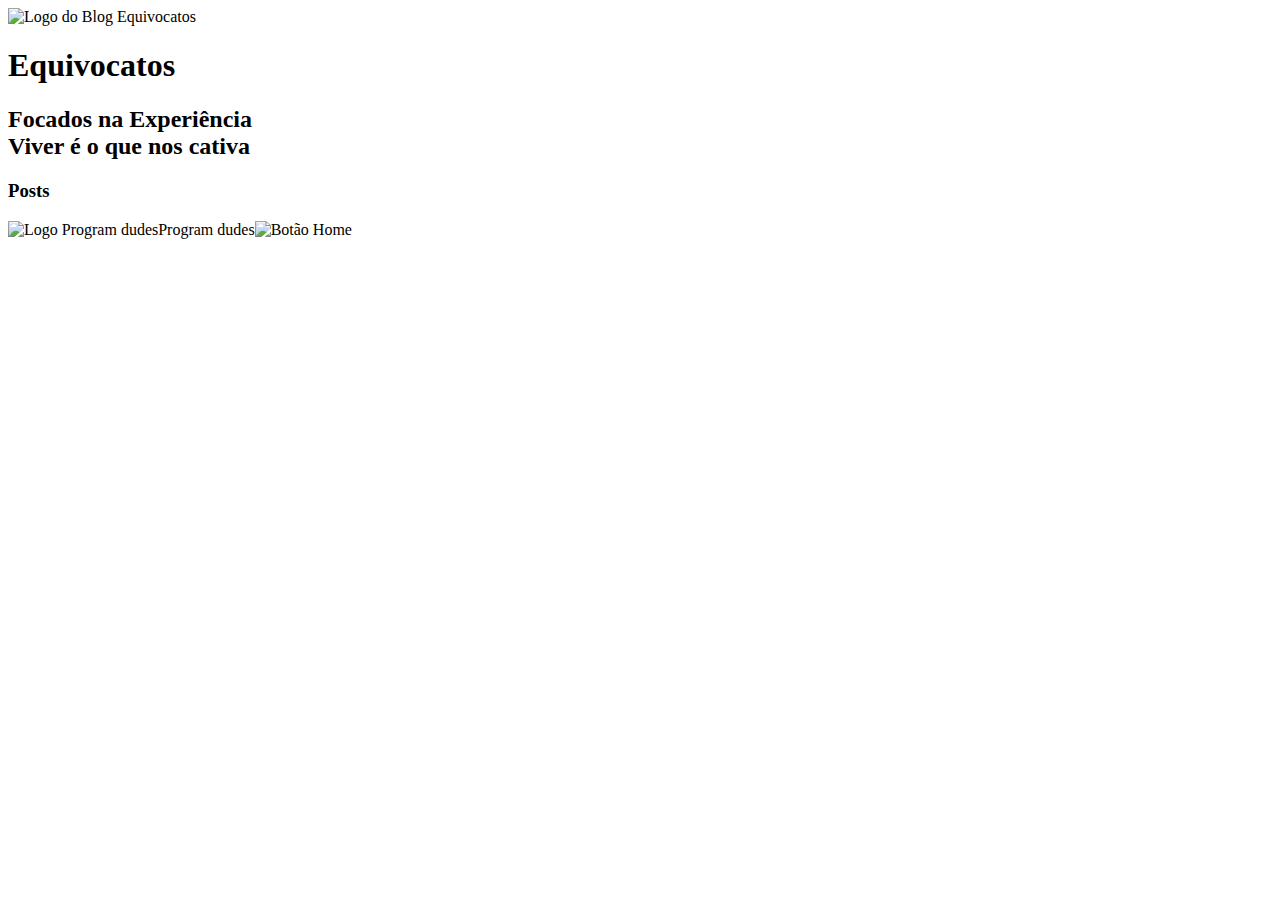
==== index.html @ d8258ad8 "starting bootstrap tests" ====
<!DOCTYPE html>
<html lang="pt-BR">
<head>
    <meta charset="UTF-8">
    <meta name="viewport" content="width=device-width, initial-scale=1.0">
    <title>Equivocatos</title>
    <link href="https://cdn.jsdelivr.net/npm/bootstrap@5.3.0/dist/css/bootstrap.min.css" rel="stylesheet" integrity="sha384-9ndCyUaIbzAi2FUVXJi0CjmCapSmO7SnpJef0486qhLnuZ2cdeRhO02iuK6FUUVM" crossorigin="anonymous">
</head>
<body>
    <header class="container row">
        <img src="https://placehold.co/100x100/FFA500/FFA500.png" alt="Logo do Blog Equivocatos" class="col"><h1 class="col">Equivocatos</h1><h2 class="col text-end">Focados na Experiência</br>Viver é o que nos cativa</h2>
    </header>
    <div id="principal">
        <h3>Posts</h3>
        <div id="posts"></div>
        <div id="newsletter"></div>
    </div>
    <div id="direita">
        
    </div>
    <footer>
        <img src="https://placehold.co/100x100/FFA500/FFA500.png" alt="Logo Program dudes"><h7>Program dudes</h7><span><img src="https://placehold.co/100x100/FFA500/FFA500.png" alt="Botão Home"></span>
    </footer>
    <script src="https://cdn.jsdelivr.net/npm/bootstrap@5.3.0/dist/js/bootstrap.bundle.min.js" integrity="sha384-geWF76RCwLtnZ8qwWowPQNguL3RmwHVBC9FhGdlKrxdiJJigb/j/68SIy3Te4Bkz" crossorigin="anonymous"></script>
</body>
</html>
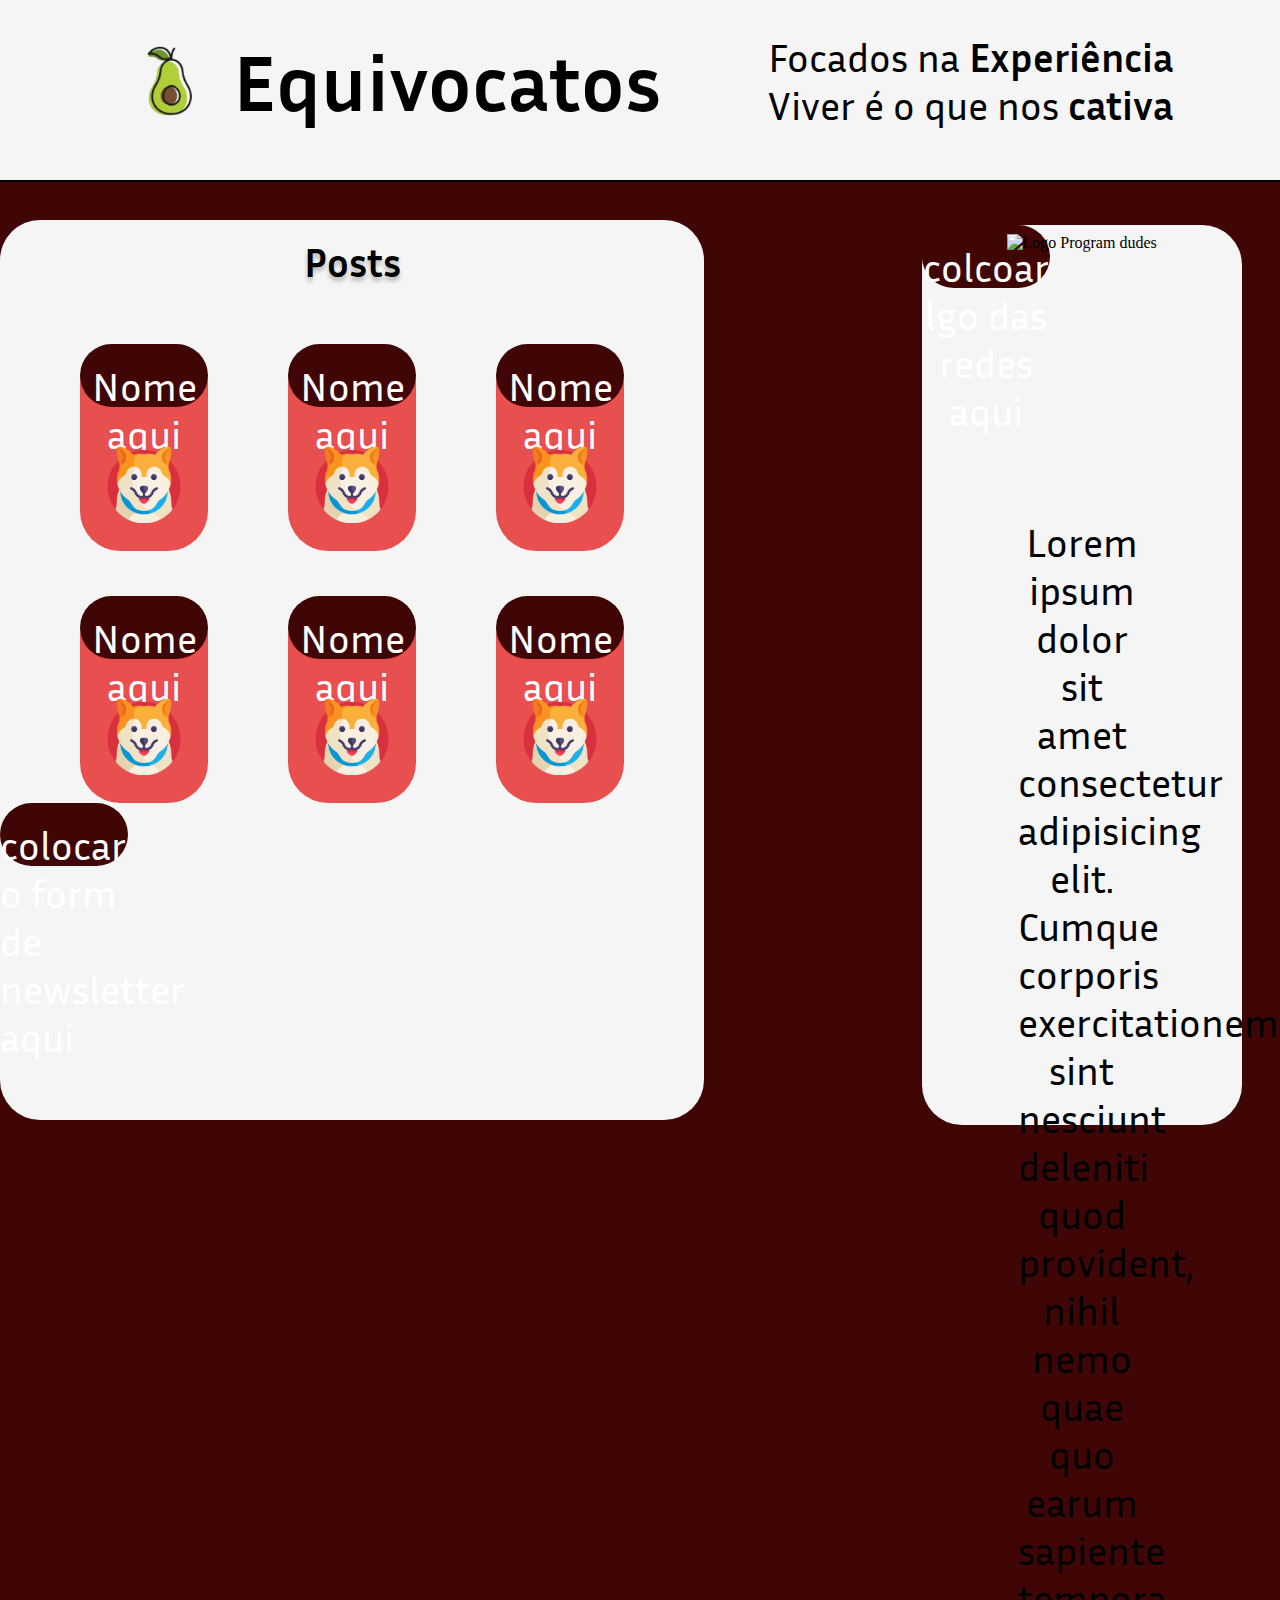
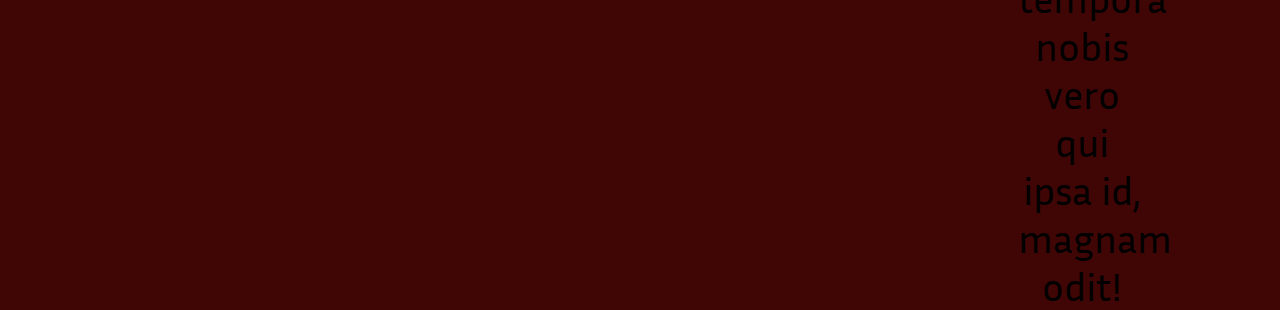
==== commit ad769ee0: "att victor geral | index.HTML, my.CSS" ====
--- a/index.html
+++ b/index.html
@@ -4,23 +4,40 @@
     <meta charset="UTF-8">
     <meta name="viewport" content="width=device-width, initial-scale=1.0">
     <title>Equivocatos</title>
-    <link href="https://cdn.jsdelivr.net/npm/bootstrap@5.3.0/dist/css/bootstrap.min.css" rel="stylesheet" integrity="sha384-9ndCyUaIbzAi2FUVXJi0CjmCapSmO7SnpJef0486qhLnuZ2cdeRhO02iuK6FUUVM" crossorigin="anonymous">
+    <link rel="stylesheet" href="./my.css">
 </head>
 <body>
-    <header class="container row">
-        <img src="https://placehold.co/100x100/FFA500/FFA500.png" alt="Logo do Blog Equivocatos" class="col"><h1 class="col">Equivocatos</h1><h2 class="col text-end">Focados na Experiência</br>Viver é o que nos cativa</h2>
+    <header>
+        <div class="header">
+        <a href="./index.html"><div class="headtit"><img src="./hux/logo.png" alt="Logo do Blog Equivocatos" class="logo"/><h1><b>Equivocatos</b></h1></div></a><h2>Focados na <b>Experiência</b></br>Viver é o que nos <b>cativa</b></h2></div>
+        </div>
+        <div class="line1"></div>
     </header>
+
+    <div class="principal">
     <div id="principal">
-        <h3>Posts</h3>
-        <div id="posts"></div>
-        <div id="newsletter"></div>
+        <h3><b>Posts</b></h3>
+        <div id="posts">
+            <div class="postl">
+                <div class="post"><p>Nome aqui</p><img src="./hux/ost.png" alt="post1" class="postimg"/></div>
+                <div class="post"><p>Nome aqui</p><img src="./hux/ost.png" alt="post1" class="postimg"/></div>
+                <div class="post"><p>Nome aqui</p><img src="./hux/ost.png" alt="post1" class="postimg"/></div>
+            </div>
+            <div class="postl2">
+                <div class="post"><p>Nome aqui</p><img src="./hux/ost.png" alt="post1" class="postimg"/></div>
+                <div class="post"><p>Nome aqui</p><img src="./hux/ost.png" alt="post1" class="postimg"/></div>
+                <div class="post"><p>Nome aqui</p><img src="./hux/ost.png" alt="post1" class="postimg"/></div>
+            </div>
+        </div>
+        <div id="newsletter">
+            <p>colocar o form de newsletter aqui</p>
+        </div>
     </div>
     <div id="direita">
-        
+        <img src="https://placehold.co/100x100/FFA500/FFA500.png" alt="Logo Program dudes" class="logopd">
+        <p class="descgrp">Lorem ipsum dolor sit amet consectetur adipisicing elit. Cumque corporis exercitationem sint nesciunt deleniti quod provident, nihil nemo quae quo earum sapiente tempora nobis vero qui ipsa id, magnam odit!</p>
+        <p>colcoar lgo das redes aqui</p>
     </div>
-    <footer>
-        <img src="https://placehold.co/100x100/FFA500/FFA500.png" alt="Logo Program dudes"><h7>Program dudes</h7><span><img src="https://placehold.co/100x100/FFA500/FFA500.png" alt="Botão Home"></span>
-    </footer>
-    <script src="https://cdn.jsdelivr.net/npm/bootstrap@5.3.0/dist/js/bootstrap.bundle.min.js" integrity="sha384-geWF76RCwLtnZ8qwWowPQNguL3RmwHVBC9FhGdlKrxdiJJigb/j/68SIy3Te4Bkz" crossorigin="anonymous"></script>
+    </div>
 </body>
 </html>--- a/my.css
+++ b/my.css
@@ -0,0 +1,149 @@
+@import url('https://fonts.googleapis.com/css2?family=Inria+Sans:wght@300&display=swap');
+
+html{
+    overflow: hidden;
+}
+
+body{
+    margin: 0;
+    background-color: #400606;
+}
+header{
+    background-color: whitesmoke;
+    height: 20vh;
+}
+.header{
+    display: flex;
+    flex-direction: row;
+    align-items: center;
+    justify-content: space-evenly;
+}
+.headtit{
+    align-items: center;
+    display: flex;
+    flex-direction: row;
+}
+
+.logo{
+    height: 10vh;
+    margin: 1vh;
+}
+
+.line1{
+    margin-top: 2vh;
+    width: 100%;
+    height: 0px;
+    border: 1px solid #000000;
+}
+
+h1{
+margin: 0;
+font-family: 'Inria Sans';
+font-style: normal;
+font-weight: 400;
+font-size: 80px;
+
+color: #000000;
+}
+
+a{
+text-decoration: none;
+}
+
+h2{
+font-family: 'Inria Sans';
+font-style: normal;
+font-weight: 400;
+font-size: 40px;
+line-height: 48px;
+
+color: #000000;
+}
+
+h3{
+    text-align: center;
+font-family: 'Inria Sans';
+font-style: normal;
+font-weight: 400;
+font-size: 40px;
+color: #000000;
+padding: 2vh;
+text-shadow: 0px 4px 4px rgba(0, 0, 0, 0.25);
+
+}
+
+#principal{
+    position: relative;
+    background-color: whitesmoke;
+    width: 55vw;
+    height: 100vh;
+    border-radius: 30pt;
+}
+
+.postimg{
+    width: 6vw;
+    
+}
+
+.post{
+    width: 10vw;
+    height: 23vh;
+    text-align: center;
+    background-color: #e31111b9;
+    border-radius: 30pt;
+}
+
+.postl2{
+    margin-top: 5vh;
+    display: flex;
+    flex-direction: row;
+    justify-content: space-evenly;
+}
+
+.postl{
+    display: flex;
+    flex-direction: row;
+    justify-content: space-evenly;
+}
+
+p{
+    background-color: #400606;
+    border-radius: 30pt;
+    font-family: 'Inria Sans';
+    font-style: normal;
+    font-size: 40px;
+    color: white;
+    top: 0;
+    margin-top: 0;
+    padding-top: 2vh;
+    width: 10vw;
+    height: 5vh;
+}
+
+#direita{
+    text-align: center;
+    position: absolute;
+    right: 3vw;
+    top: 25vh;
+    background-color: whitesmoke;
+    width: 25vw;
+    height: 100vh;
+    border-radius: 30pt;
+}
+
+.logopd{
+    position: absolute;
+    height: 30vh;
+    top: 1%;
+    left: 50%;
+    transform: translate(-50%);
+}
+
+.descgrp{
+    position: absolute;
+    top: 30.5vh;
+    left: 50%;
+    transform: translate(-50%);
+    background-color:transparent;
+    color: #000000;
+}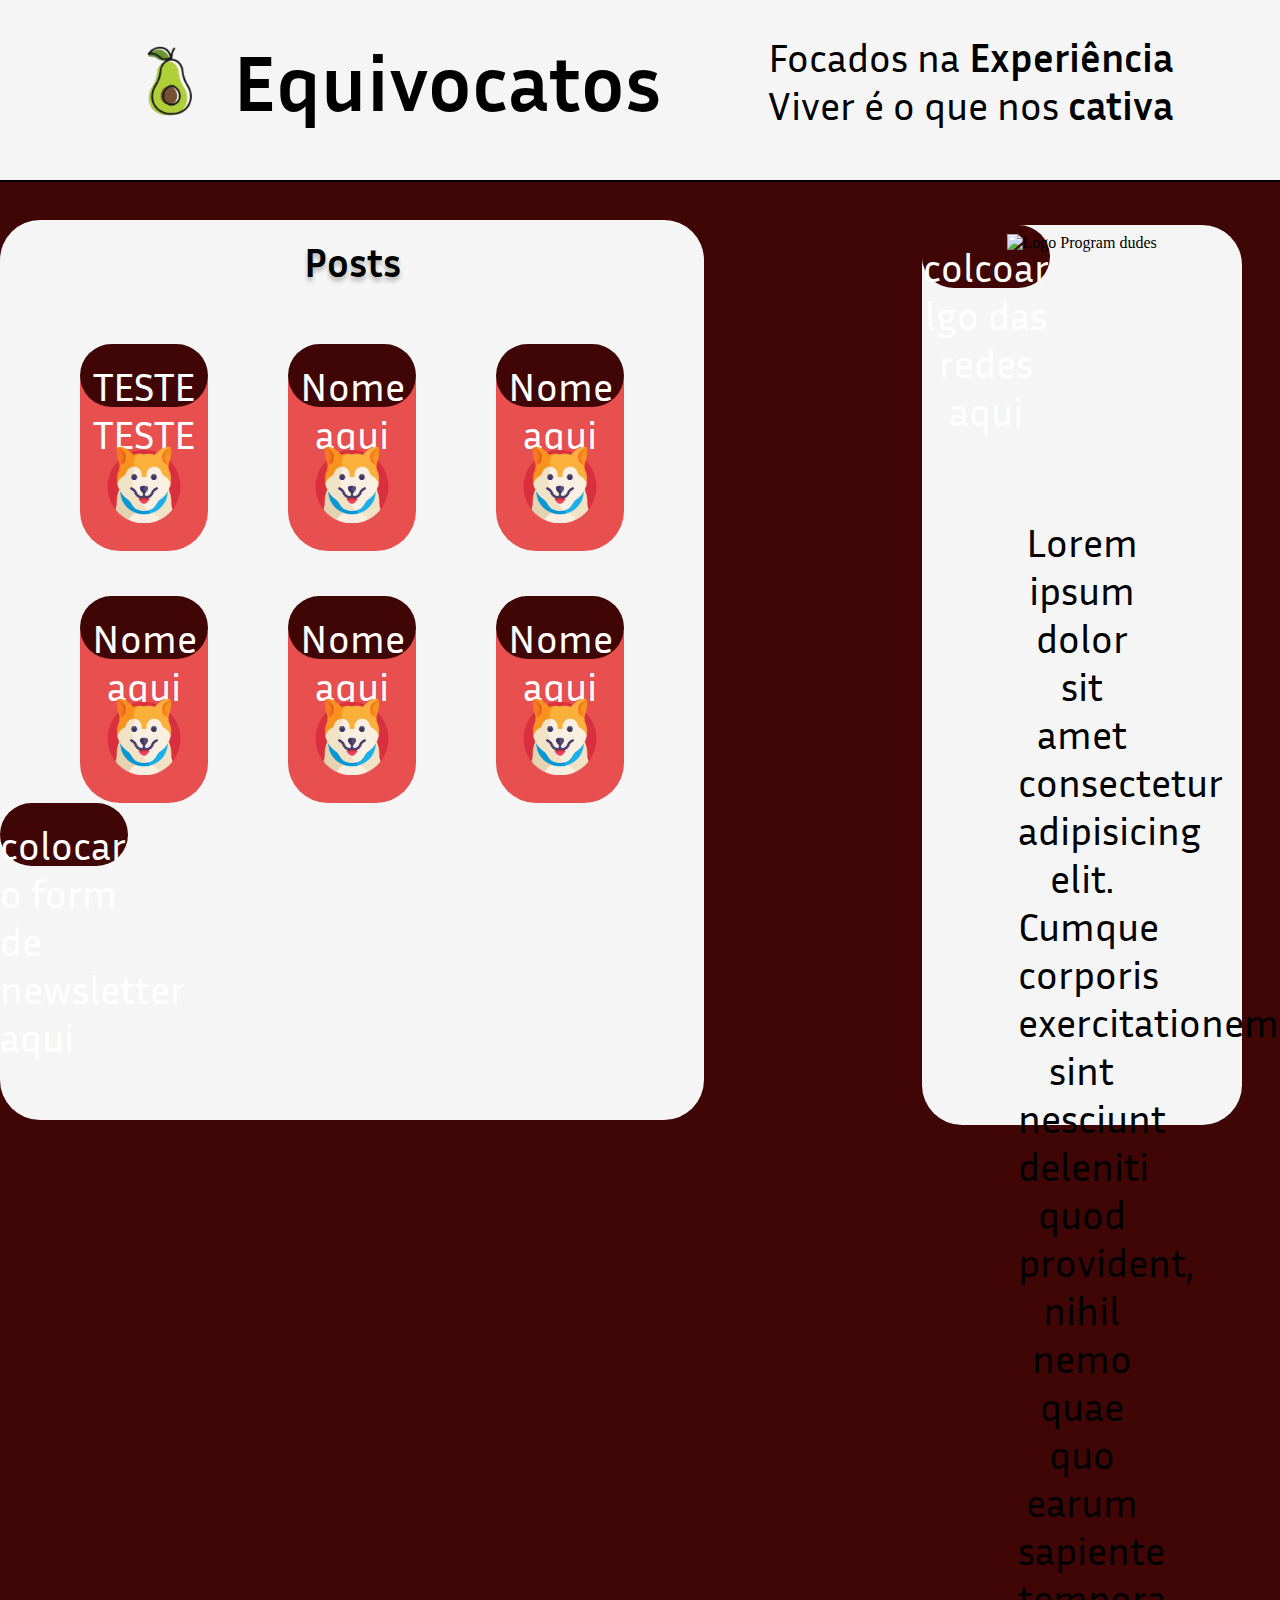
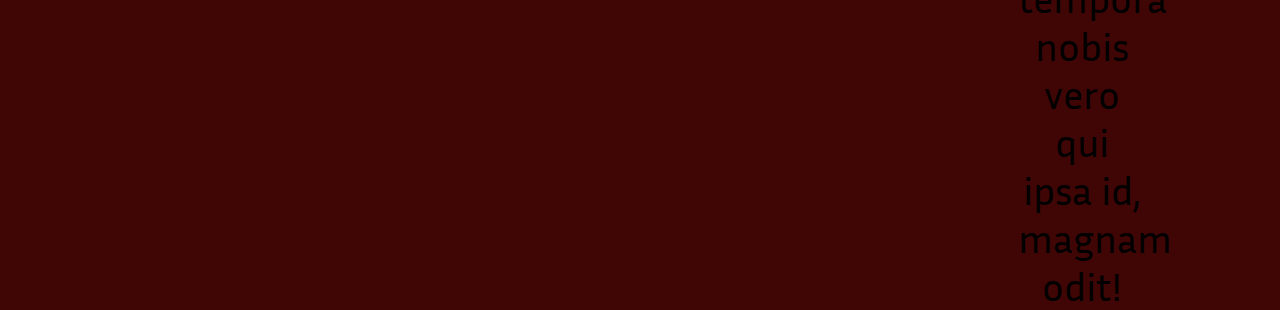
==== commit e6141fab: "TESTE ENDRIC" ====
--- a/index.html
+++ b/index.html
@@ -19,7 +19,7 @@
         <h3><b>Posts</b></h3>
         <div id="posts">
             <div class="postl">
-                <div class="post"><p>Nome aqui</p><img src="./hux/ost.png" alt="post1" class="postimg"/></div>
+                <div class="post"><p>TESTE TESTE</p><img src="./hux/ost.png" alt="post1" class="postimg"/></div>
                 <div class="post"><p>Nome aqui</p><img src="./hux/ost.png" alt="post1" class="postimg"/></div>
                 <div class="post"><p>Nome aqui</p><img src="./hux/ost.png" alt="post1" class="postimg"/></div>
             </div>
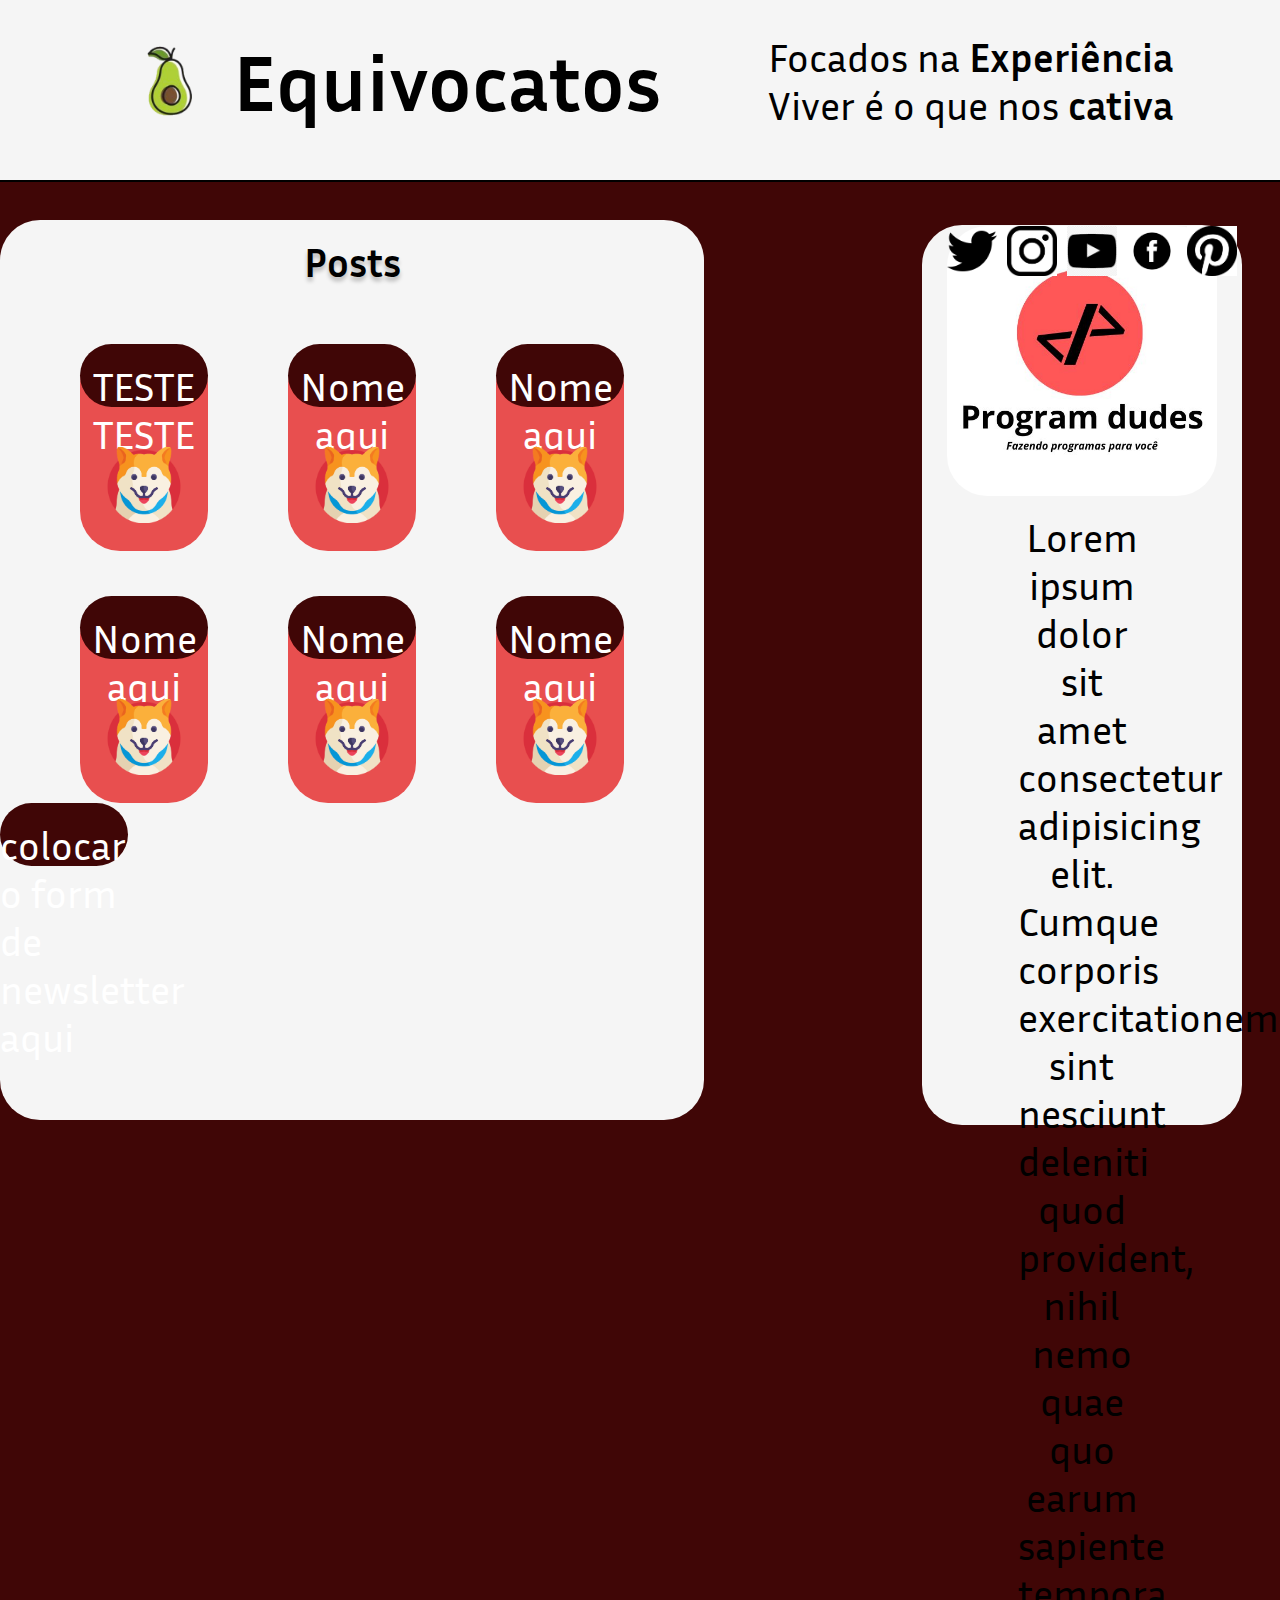
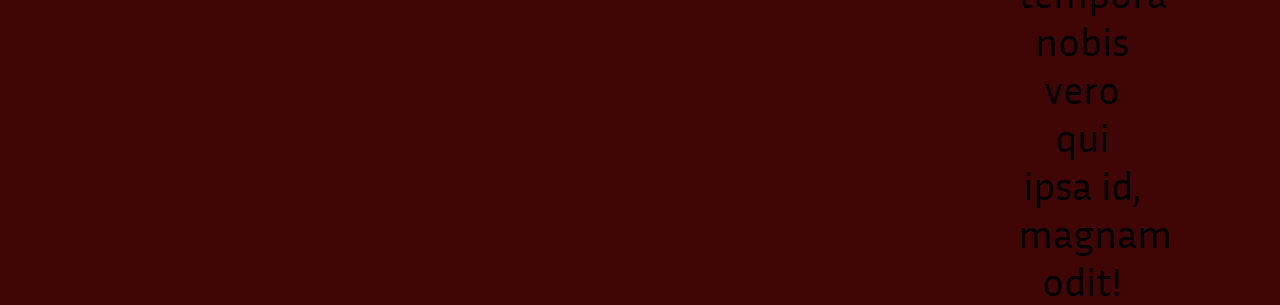
==== commit 6d2d5177: "Logopd e Redes Sociais /index.html , /my.css" ====
--- a/index.html
+++ b/index.html
@@ -34,9 +34,14 @@
         </div>
     </div>
     <div id="direita">
-        <img src="https://placehold.co/100x100/FFA500/FFA500.png" alt="Logo Program dudes" class="logopd">
+        <img src="./hux/logofacebook.png" width="50" height="50" alt="Logo Facebook" class="logoface">
+        <img src="./hux/logoinsta.png" width="50" height="50" alt="Logo Instagram" class="logoinsta">
+        <img src="./hux/logoyoutube.png" width="50" height="50" alt="Logo Youtube" class="logoyoutube">
+        <img src="./hux/logotwiter.avif" width="50" height="50" alt="Logo Twiter" class="logotwiter">
+        <img src="./hux/logopinterest.png" width="50" height="50" alt="Logo Pinterest" class="logopinterest">
+        <img src="./hux/logopd.jpeg" alt="Logo Program dudes" class="logopd">
         <p class="descgrp">Lorem ipsum dolor sit amet consectetur adipisicing elit. Cumque corporis exercitationem sint nesciunt deleniti quod provident, nihil nemo quae quo earum sapiente tempora nobis vero qui ipsa id, magnam odit!</p>
-        <p>colcoar lgo das redes aqui</p>
+        
     </div>
     </div>
 </body>
--- a/my.css
+++ b/my.css
@@ -130,20 +130,66 @@
     height: 100vh;
     border-radius: 30pt;
 }
-
+.logotwiter{
+    position: absolute;
+    width: 50px;
+    height: 50px;
+    top: 1px;
+    left: 50px;
+    transform: translate(-50%);
+    z-index: 10;
+}
+.logoinsta{
+    position: absolute;
+    width: 50px;
+    height: 50px;
+    top: 1px;
+    left: 110px;
+    transform: translate(-50%);
+    z-index: 10;
+}
+.logoyoutube{
+    position: absolute;
+    width: 50px;
+    height: 50px;
+    top: 1px;
+    left: 170px;
+    transform: translate(-50%);
+    z-index: 10;
+}
+.logoface{
+    position: absolute;
+    width: 50px;
+    height: 50px;
+    top: 1px;
+    left: 230px;
+    transform: translate(-50%);
+    z-index: 10;
+}
+.logopinterest{
+    position: absolute;
+    width: 50px;
+    height: 50px;
+    top: 1px;
+    left: 290px;
+    transform: translate(-50%);
+    z-index: 10;
+}
 .logopd{
     position: absolute;
     height: 30vh;
-    top: 1%;
+    top: 1px;
     left: 50%;
     transform: translate(-50%);
+    border-radius: 30pt;
 }
+
 
 .descgrp{
     position: absolute;
-    top: 30.5vh;
+    top: 30vh;
     left: 50%;
     transform: translate(-50%);
     background-color:transparent;
     color: #000000;
-}+}
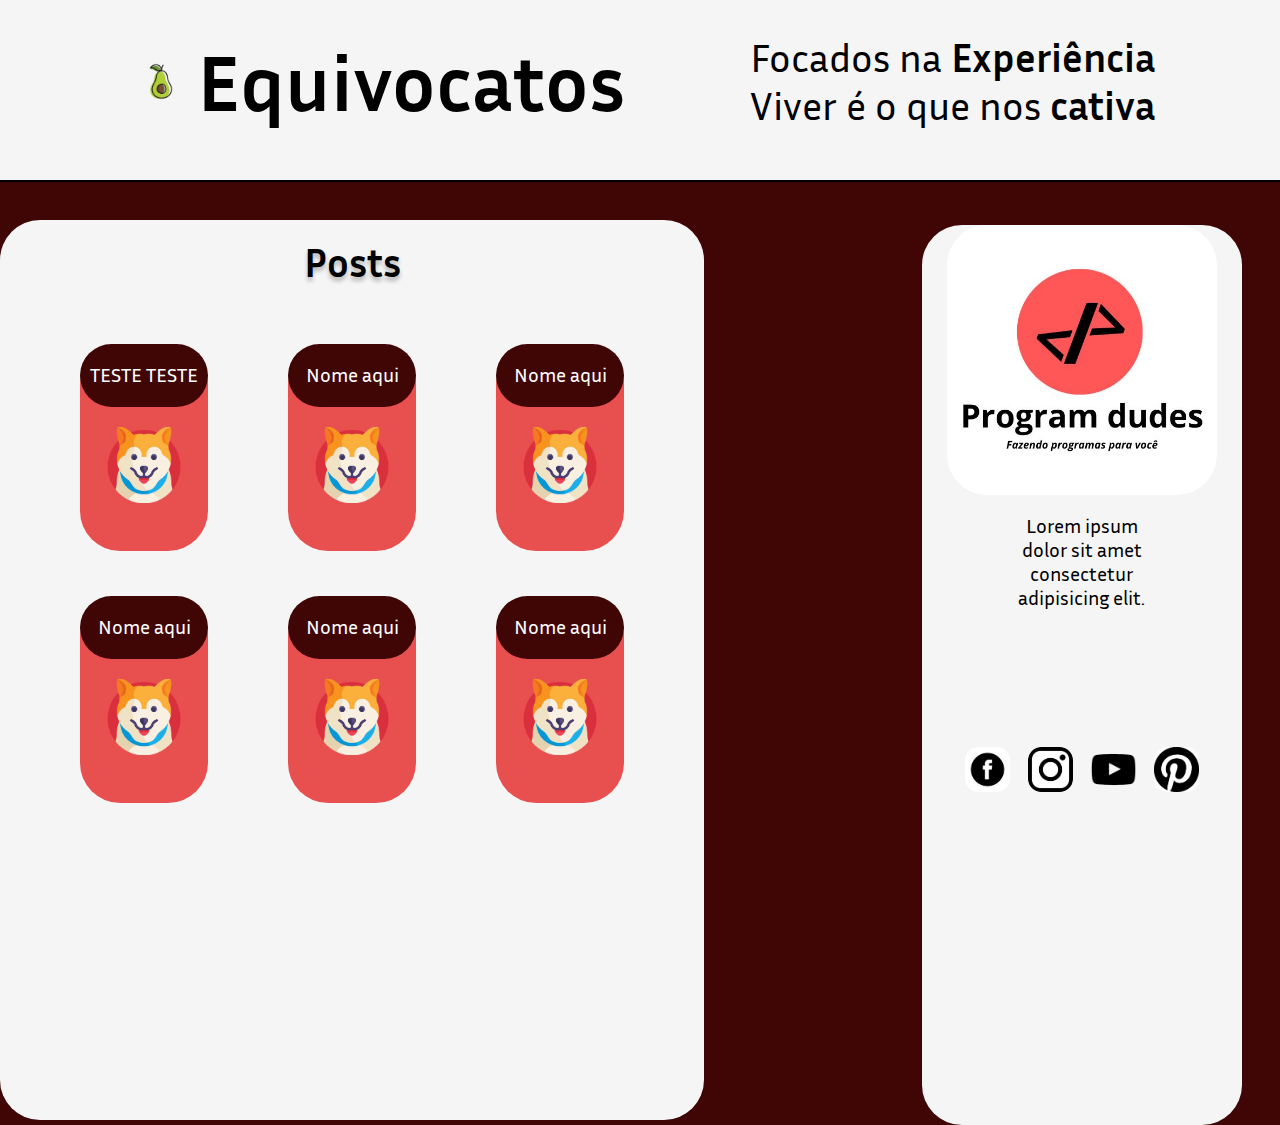
==== commit 33dffc9f: "finalização do projeto de trabalho" ====
--- a/index.html
+++ b/index.html
@@ -4,12 +4,13 @@
     <meta charset="UTF-8">
     <meta name="viewport" content="width=device-width, initial-scale=1.0">
     <title>Equivocatos</title>
-    <link rel="stylesheet" href="./my.css">
+    <link rel="stylesheet" href="./post/my.css">
+    <link rel="icon" href="./post/hux/logo.png" type="image/x-icon">
 </head>
 <body>
     <header>
         <div class="header">
-        <a href="./index.html"><div class="headtit"><img src="./hux/logo.png" alt="Logo do Blog Equivocatos" class="logo"/><h1><b>Equivocatos</b></h1></div></a><h2>Focados na <b>Experiência</b></br>Viver é o que nos <b>cativa</b></h2></div>
+        <a href="../index.html"><div class="headtit"><img src="./post/hux/logo.png" alt="Logo do Blog Equivocatos" class="logo"/><h1><b>Equivocatos</b></h1></div></a><h2>Focados na <b>Experiência</b></br>Viver é o que nos <b>cativa</b></h2></div>
         </div>
         <div class="line1"></div>
     </header>
@@ -19,30 +20,70 @@
         <h3><b>Posts</b></h3>
         <div id="posts">
             <div class="postl">
-                <div class="post"><p>TESTE TESTE</p><img src="./hux/ost.png" alt="post1" class="postimg"/></div>
-                <div class="post"><p>Nome aqui</p><img src="./hux/ost.png" alt="post1" class="postimg"/></div>
-                <div class="post"><p>Nome aqui</p><img src="./hux/ost.png" alt="post1" class="postimg"/></div>
-            </div>
-            <div class="postl2">
-                <div class="post"><p>Nome aqui</p><img src="./hux/ost.png" alt="post1" class="postimg"/></div>
-                <div class="post"><p>Nome aqui</p><img src="./hux/ost.png" alt="post1" class="postimg"/></div>
-                <div class="post"><p>Nome aqui</p><img src="./hux/ost.png" alt="post1" class="postimg"/></div>
-            </div>
-        </div>
-        <div id="newsletter">
-            <p>colocar o form de newsletter aqui</p>
+                <a href="post/?post=0" class="post-link">
+                  <div class="post">
+                    <p id="nomepost1">TESTE TESTE</p>
+                    <img src="././post/hux/ost.png" alt="post1" class="postimg"/>
+                  </div>
+                </a>
+                <a href="post/?post=1" class="post-link">
+                  <div class="post">
+                    <p id="nomepost2">Nome aqui</p>
+                    <img src="././post/hux/ost.png" alt="post2" class="postimg"/>
+                  </div>
+                </a>
+                <a href="post/?post=2" class="post-link">
+                  <div class="post">
+                    <p id="nomepost3">Nome aqui</p>
+                    <img src="././post/hux/ost.png" alt="post3" class="postimg"/>
+                  </div>
+                </a>
+              </div>
+              
+              <div class="postl2">
+                <a href="post/?post=3" class="post-link">
+                  <div class="post">
+                    <p id="nomepost4">Nome aqui</p>
+                    <img src="././post/hux/ost.png" alt="post4" class="postimg"/>
+                  </div>
+                </a>
+                <a href="post/?post=4" class="post-link">
+                  <div class="post">
+                    <p id="nomepost5">Nome aqui</p>
+                    <img src="././post/hux/ost.png" alt="post5" class="postimg"/>
+                  </div>
+                </a>
+                <a href="post/?post=5" class="post-link">
+                  <div class="post">
+                    <p id="nomepost6">Nome aqui</p>
+                    <img src="././post/hux/ost.png" alt="post6" class="postimg"/>
+                  </div>
+                </a>
+              </div>
         </div>
     </div>
     <div id="direita">
-        <img src="./hux/logofacebook.png" width="50" height="50" alt="Logo Facebook" class="logoface">
-        <img src="./hux/logoinsta.png" width="50" height="50" alt="Logo Instagram" class="logoinsta">
-        <img src="./hux/logoyoutube.png" width="50" height="50" alt="Logo Youtube" class="logoyoutube">
-        <img src="./hux/logotwiter.avif" width="50" height="50" alt="Logo Twiter" class="logotwiter">
-        <img src="./hux/logopinterest.png" width="50" height="50" alt="Logo Pinterest" class="logopinterest">
-        <img src="./hux/logopd.jpeg" alt="Logo Program dudes" class="logopd">
-        <p class="descgrp">Lorem ipsum dolor sit amet consectetur adipisicing elit. Cumque corporis exercitationem sint nesciunt deleniti quod provident, nihil nemo quae quo earum sapiente tempora nobis vero qui ipsa id, magnam odit!</p>
-        
+        <div class="imgpd"><img src="././post/hux/logopd.jpeg" alt="Logo Program dudes" class="logopd"></div>
+        <div><p class="descgrp">Lorem ipsum dolor sit amet consectetur adipisicing elit.</p></div>
+        <div class="logos">
+            <a href="https://www.facebook.com">
+                <img src="././post/hux/logofacebook.png" alt="Logo Facebook" class="logo">
+              </a>
+              
+              <a href="https://www.instagram.com">
+                <img src="././post/hux/logoinsta.png" alt="Logo Instagram" class="logo">
+              </a>
+              
+              <a href="https://www.youtube.com">
+                <img src="././post/hux/logoyoutube.png" alt="Logo Youtube" class="logo">
+              </a>
+              
+              <a href="https://www.pinterest.com">
+                <img src="././post/hux/logopinterest.png" alt="Logo Pinterest" class="logo">
+              </a>
+        </div>
     </div>
     </div>
+    <script src="././my.js"></script>
 </body>
 </html>--- a/post/my.css
+++ b/post/my.css
@@ -0,0 +1,174 @@
+@import url('https://fonts.googleapis.com/css2?family=Inria+Sans:wght@300&display=swap');
+
+html{
+    overflow: hidden;
+}
+
+body{
+    margin: 0;
+    background-color: #400606;
+}
+header{
+    background-color: whitesmoke;
+    height: 20vh;
+}
+.header{
+    display: flex;
+    flex-direction: row;
+    align-items: center;
+    justify-content: space-evenly;
+}
+.headtit{
+    align-items: center;
+    display: flex;
+    flex-direction: row;
+}
+
+.logo{
+    height: 10vh;
+    margin: 1vh;
+}
+
+.line1{
+    margin-top: 2vh;
+    width: 100%;
+    height: 0px;
+    border: 1px solid #000000;
+}
+
+h1{
+margin: 0;
+font-family: 'Inria Sans';
+font-style: normal;
+font-weight: 400;
+font-size: 80px;
+
+color: #000000;
+}
+
+a{
+text-decoration: none;
+}
+
+h2{
+font-family: 'Inria Sans';
+font-style: normal;
+font-weight: 400;
+font-size: 40px;
+line-height: 48px;
+
+color: #000000;
+}
+
+h3{
+    text-align: center;
+font-family: 'Inria Sans';
+font-style: normal;
+font-weight: 400;
+font-size: 40px;
+color: #000000;
+padding: 2vh;
+text-shadow: 0px 4px 4px rgba(0, 0, 0, 0.25);
+
+}
+
+#principal{
+    position: relative;
+    background-color: whitesmoke;
+    width: 55vw;
+    height: 100vh;
+    border-radius: 30pt;
+}
+
+.postimg{
+    width: 6vw;
+    
+}
+
+.post{
+    width: 10vw;
+    height: 23vh;
+    text-align: center;
+    background-color: #e31111b9;
+    border-radius: 30pt;
+}
+
+.postl2{
+    margin-top: 5vh;
+    display: flex;
+    flex-direction: row;
+    justify-content: space-evenly;
+}
+
+.postl{
+    display: flex;
+    flex-direction: row;
+    justify-content: space-evenly;
+}
+
+p{
+    background-color: #400606;
+    border-radius: 30pt;
+    font-family: 'Inria Sans';
+    font-style: normal;
+    font-size: 20px;
+    color: white;
+    top: 0;
+    margin-top: 0;
+    padding-top: 2vh;
+    width: 10vw;
+    height: 5vh;
+}
+
+#direita{
+    position: absolute;
+    right: 3vw;
+    top: 25vh;
+    background-color: whitesmoke;
+    width: 25vw;
+    height: 100vh;
+    border-radius: 30pt;
+    display: flex;
+    flex-direction: column;
+    align-items: center;
+}
+.logos{
+    position: relative;
+    display: flex;
+}
+.imgpd{
+    display: flex;
+    justify-content: center;
+    position: relative;
+}
+.logo{
+    height: 5vh;
+    border-radius: 10pt;
+}
+.logopd{
+    height: 30vh;
+    border-radius: 30pt;
+}
+
+.descgrp{
+    text-align: center;
+    top: 30vh;
+    background-color:transparent;
+    color: #000000;
+    margin-bottom: 20vh;
+}
+
+#textodopost{
+    background-color: transparent;
+    font-family: 'Inria Sans';
+    font-style: normal;
+    font-size: 25px;
+    color: black;
+    padding-top: 2vh;
+    width: 100%;
+}
+
+.imagemdopost{
+    display: flex;
+    justify-content: center;
+}